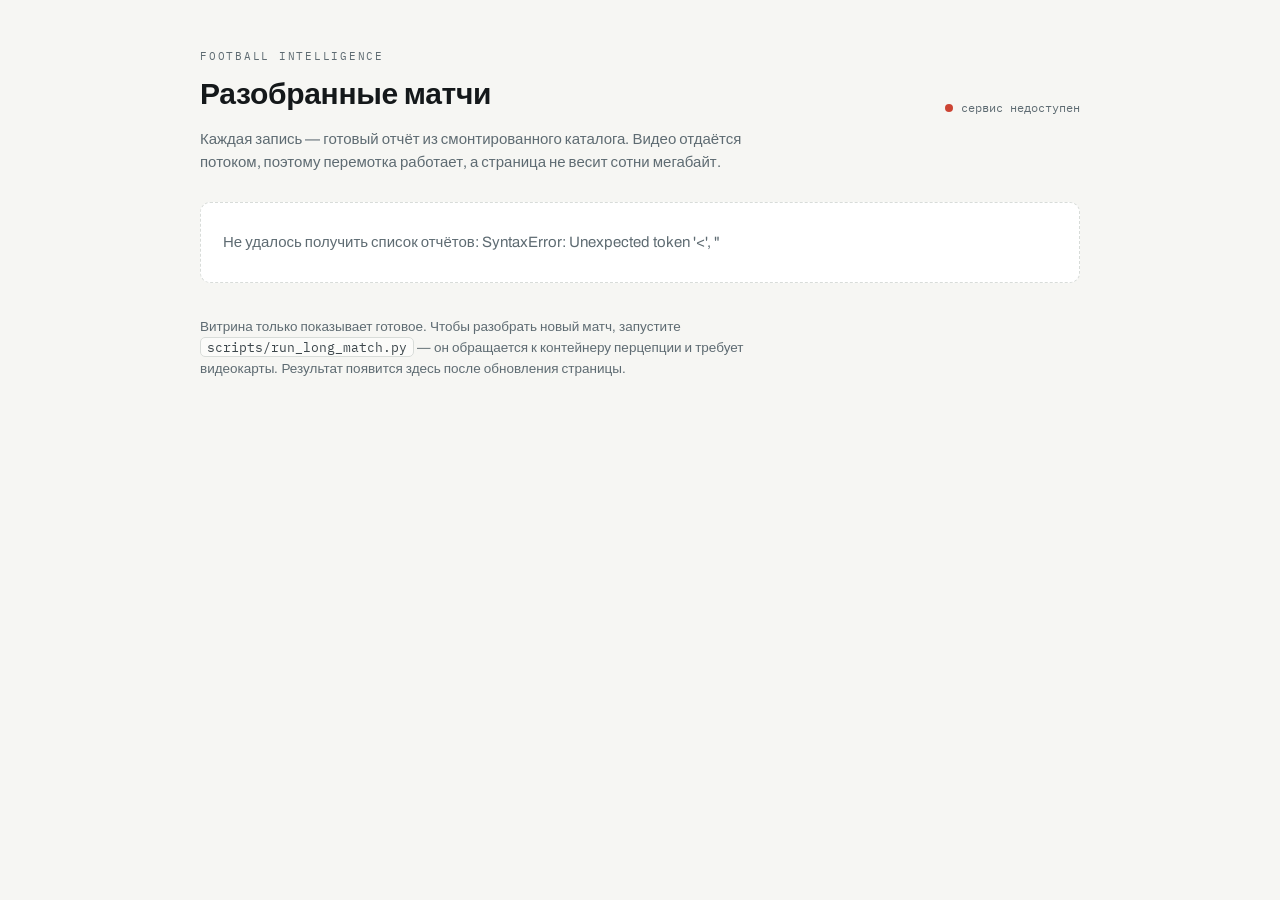
==== src/football_intelligence/viewer/index.html @ 2b3c47bf "Serve the match viewer from the container The viewer existed only as a file built by build_match_vie" ====
<!doctype html>
<html lang="ru">
<head>
<meta charset="utf-8">
<meta name="viewport" content="width=device-width,initial-scale=1">
<title>Разобранные матчи</title>
<link rel="preconnect" href="https://fonts.googleapis.com">
<link rel="preconnect" href="https://fonts.gstatic.com" crossorigin>
<link rel="stylesheet" href="https://fonts.googleapis.com/css2?family=Archivo:wght@400;500;600;700&family=IBM+Plex+Mono:wght@400;500&display=swap">
<style>
  :root {
    --ground: #0e1113;
    --panel: #171b1e;
    --panel-raised: #1e2427;
    --line: #2a3238;
    --ink: #e8edef;
    --ink-dim: #b3c0c6;
    --muted: #8a9aa3;
    --accent: #f2c14e;
    --accent-ink: #131313;
    --ok: #6cc08b;
    --bad: #e86a5c;
    --shadow: 0 1px 0 rgba(255,255,255,.03), 0 12px 32px rgba(0,0,0,.45);
    --radius: 10px;
    color-scheme: dark;
  }
  @media (prefers-color-scheme: light) {
    :root:not([data-theme="dark"]) {
      --ground: #f6f6f3; --panel: #ffffff; --panel-raised: #fbfbf9;
      --line: #d8dcd9; --ink: #14181a; --ink-dim: #3c464b; --muted: #5e6b72;
      --accent: #a86e00; --accent-ink: #ffffff; --ok: #2f7d52; --bad: #cc4433;
      --shadow: 0 1px 2px rgba(20,24,26,.05), 0 10px 28px rgba(20,24,26,.08);
      color-scheme: light;
    }
  }
  :root[data-theme="light"] {
    --ground: #f6f6f3; --panel: #ffffff; --panel-raised: #fbfbf9;
    --line: #d8dcd9; --ink: #14181a; --ink-dim: #3c464b; --muted: #5e6b72;
    --accent: #a86e00; --accent-ink: #ffffff; --ok: #2f7d52; --bad: #cc4433;
    --shadow: 0 1px 2px rgba(20,24,26,.05), 0 10px 28px rgba(20,24,26,.08);
    color-scheme: light;
  }

  * { box-sizing: border-box; }
  body {
    margin: 0; background: var(--ground); color: var(--ink);
    font-family: Archivo, -apple-system, "Segoe UI", sans-serif;
    font-size: 15px; line-height: 1.55; -webkit-font-smoothing: antialiased;
  }
  .wrap { max-width: 920px; margin: 0 auto; padding: 48px 20px 88px; }
  header { display: flex; flex-wrap: wrap; gap: 16px; align-items: flex-end;
           justify-content: space-between; margin-bottom: 8px; }
  .eyebrow { font-family: "IBM Plex Mono", monospace; font-size: 11px;
             letter-spacing: .16em; text-transform: uppercase; color: var(--muted); }
  h1 { margin: 6px 0 0; font-size: 30px; font-weight: 700; letter-spacing: -.01em; }
  .sub { color: var(--muted); margin: 10px 0 28px; max-width: 62ch; }

  .health { font-family: "IBM Plex Mono", monospace; font-size: 12px; color: var(--muted);
            display: flex; align-items: center; gap: 8px; }
  .pip { width: 8px; height: 8px; border-radius: 50%; background: var(--muted); }
  .pip.ok { background: var(--ok); }
  .pip.bad { background: var(--bad); }

  .list { display: flex; flex-direction: column; gap: 10px; }
  .match {
    display: grid; grid-template-columns: 1fr auto; gap: 6px 20px; align-items: center;
    background: var(--panel); border: 1px solid var(--line); border-radius: var(--radius);
    padding: 16px 18px; box-shadow: var(--shadow);
    color: inherit; text-decoration: none;
  }
  .match:hover, .match:focus-visible { border-color: var(--accent); outline: none; }
  .match .name { font-size: 17px; font-weight: 600; }
  .match .id { font-family: "IBM Plex Mono", monospace; font-size: 12px; color: var(--muted); }
  .facts { grid-column: 1 / -1; display: flex; flex-wrap: wrap; gap: 6px 18px;
           font-family: "IBM Plex Mono", monospace; font-size: 12px; color: var(--ink-dim); }
  .facts span b { color: var(--muted); font-weight: 400; }
  .go { font-family: "IBM Plex Mono", monospace; font-size: 12px; color: var(--accent);
        white-space: nowrap; }
  .novideo { color: var(--muted); }

  .empty {
    border: 1px dashed var(--line); border-radius: var(--radius);
    padding: 28px 22px; color: var(--muted); background: var(--panel);
  }
  .empty code, .hint code {
    font-family: "IBM Plex Mono", monospace; font-size: 12.5px;
    background: var(--panel-raised); border: 1px solid var(--line);
    border-radius: 5px; padding: 1px 6px; color: var(--ink-dim);
  }
  .empty pre {
    margin: 14px 0 0; padding: 14px 16px; overflow-x: auto;
    background: var(--panel-raised); border: 1px solid var(--line); border-radius: 8px;
    font-family: "IBM Plex Mono", monospace; font-size: 12.5px; color: var(--ink-dim);
  }
  .hint { margin-top: 34px; color: var(--muted); font-size: 13.5px; max-width: 68ch; }
  a { color: var(--accent); }
</style>
</head>
<body>
<div class="wrap">
  <header>
    <div>
      <div class="eyebrow">Football Intelligence</div>
      <h1>Разобранные матчи</h1>
    </div>
    <div class="health" id="health"><span class="pip"></span><span id="healthText">проверка…</span></div>
  </header>
  <p class="sub">Каждая запись — готовый отчёт из смонтированного каталога. Видео отдаётся потоком,
    поэтому перемотка работает, а страница не весит сотни мегабайт.</p>

  <div class="list" id="list"></div>

  <p class="hint">Витрина только показывает готовое. Чтобы разобрать новый матч, запустите
    <code>scripts/run_long_match.py</code> — он обращается к контейнеру перцепции и требует видеокарты.
    Результат появится здесь после обновления страницы.</p>
</div>

<script>
const list = document.getElementById('list');
const pip = document.querySelector('#health .pip');
const healthText = document.getElementById('healthText');

const plural = (n, one, few, many) => {
  const a = Math.abs(n) % 100, b = a % 10;
  if (a > 10 && a < 20) return many;
  if (b > 1 && b < 5) return few;
  return b === 1 ? one : many;
};

fetch('/api/v1/health').then(r => r.json()).then(h => {
  pip.classList.add('ok');
  healthText.textContent = 'сервис ' + (h.version || 'ok');
}).catch(() => {
  pip.classList.add('bad');
  healthText.textContent = 'сервис недоступен';
});

fetch('/api/v1/reports').then(r => r.json()).then(reports => {
  if (!reports.length) {
    list.innerHTML = `<div class="empty">
      <b>Отчётов пока нет.</b> Каталог с результатами монтируется в контейнер как <code>/reports</code>.
      Внутри ожидается по папке на матч, а в ней — <code>match_report.json</code> и клип
      <code>clip_web.mp4</code> рядом.
      <pre>runs/
  qatar_final/
    match_report.json
    clip_web.mp4</pre>
    </div>`;
    return;
  }
  for (const item of reports) {
    const card = document.createElement('a');
    card.className = 'match';
    card.href = '/matches/' + encodeURIComponent(item.id);
    const share = item.frames ? Math.round(100 * item.covered / item.frames) : 0;
    card.innerHTML = `
      <div>
        <div class="name"></div>
        <div class="id"></div>
      </div>
      <div class="go">открыть →</div>
      <div class="facts">
        <span><b>игроков</b> ${item.players}</span>
        <span><b>кадров с состоянием</b> ${item.covered} из ${item.frames} (${share}%)</span>
        <span class="${item.has_video ? '' : 'novideo'}">${item.has_video
          ? '<b>видео</b> есть'
          : 'без видео — только телеметрия'}</span>
      </div>`;
    card.querySelector('.name').textContent = item.title;
    card.querySelector('.id').textContent = item.id;
    list.append(card);
  }
  const n = reports.length;
  healthText.textContent += ' · ' + n + ' ' + plural(n, 'матч', 'матча', 'матчей');
}).catch(err => {
  list.innerHTML = '<div class="empty">Не удалось получить список отчётов: ' + err + '</div>';
});
</script>
</body>
</html>
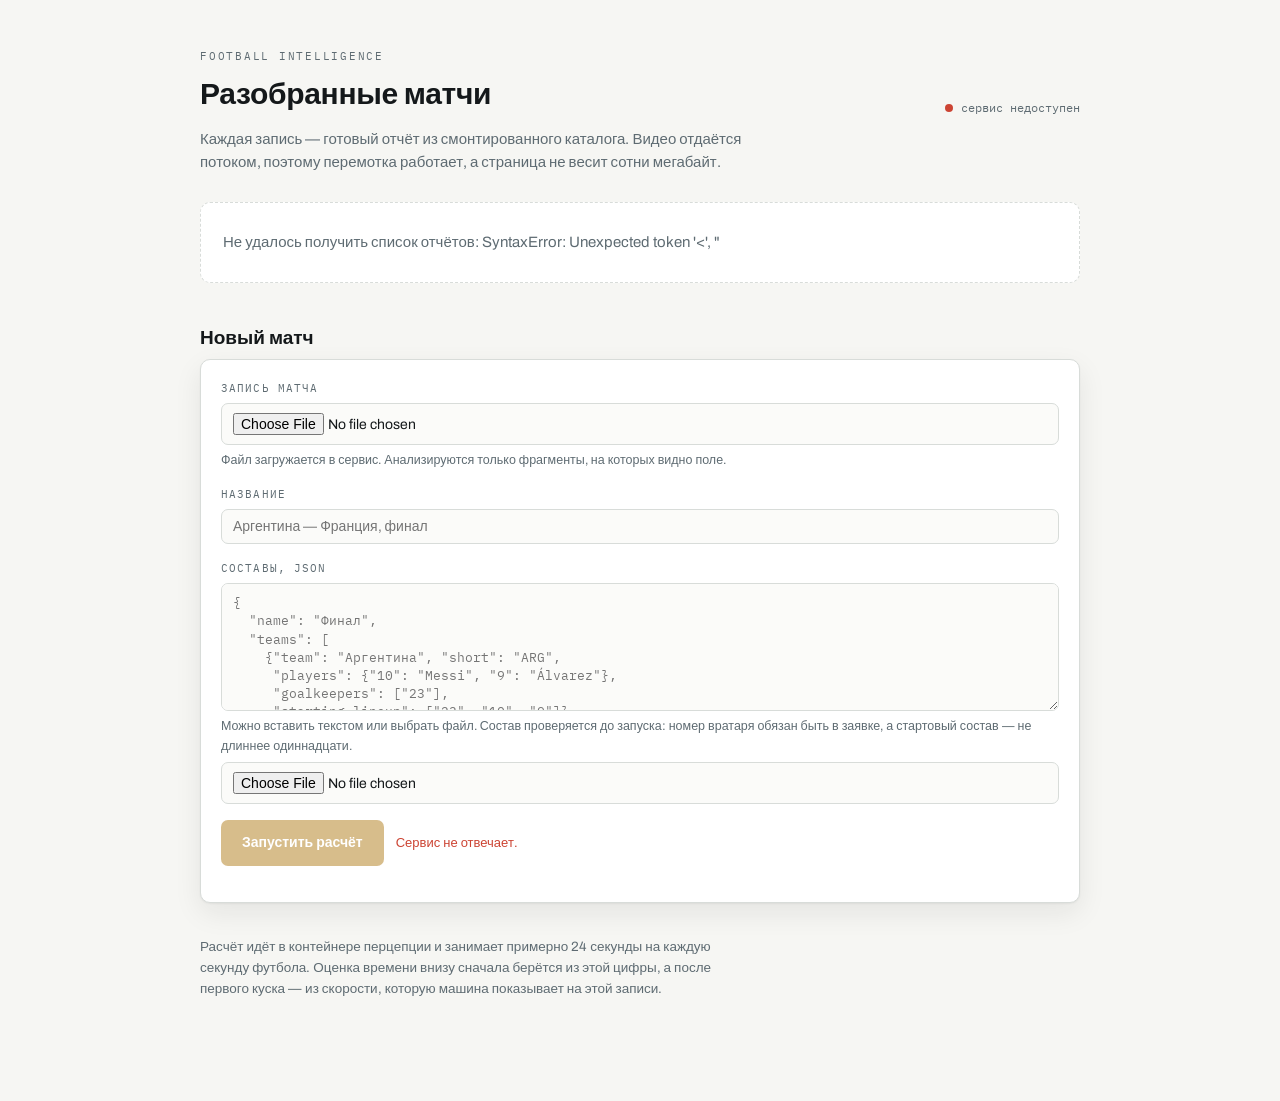
==== commit 379ceb5e: "Start a match from the browser, with an estimate that means something The new-match tab generated a " ====
--- a/src/football_intelligence/viewer/index.html
+++ b/src/football_intelligence/viewer/index.html
@@ -94,6 +94,53 @@
   }
   .hint { margin-top: 34px; color: var(--muted); font-size: 13.5px; max-width: 68ch; }
   a { color: var(--accent); }
+
+  /* --- новый расчёт --- */
+  h2 { font-size: 19px; font-weight: 600; margin: 40px 0 6px; }
+  .panel {
+    background: var(--panel); border: 1px solid var(--line); border-radius: var(--radius);
+    padding: 20px; box-shadow: var(--shadow); display: flex; flex-direction: column; gap: 16px;
+  }
+  .field { display: flex; flex-direction: column; gap: 6px; }
+  .field > span { font-family: "IBM Plex Mono", monospace; font-size: 11px;
+    letter-spacing: .1em; text-transform: uppercase; color: var(--muted); }
+  .field small { color: var(--muted); font-size: 12.5px; }
+  input[type=text], textarea, input[type=file] {
+    width: 100%; background: var(--panel-raised); color: var(--ink);
+    border: 1px solid var(--line); border-radius: 7px; padding: 9px 11px;
+    font-family: inherit; font-size: 14px;
+  }
+  textarea { font-family: "IBM Plex Mono", monospace; font-size: 12.5px; resize: vertical;
+    min-height: 128px; line-height: 1.45; }
+  input:focus, textarea:focus { outline: 2px solid var(--accent); outline-offset: -1px; }
+  .row { display: flex; flex-wrap: wrap; gap: 12px; align-items: center; }
+  button.go, button.stop {
+    font: inherit; font-weight: 600; font-size: 14px; padding: 11px 20px;
+    border-radius: 7px; border: 1px solid transparent; cursor: pointer;
+    background: var(--accent); color: var(--accent-ink);
+  }
+  button.stop { background: transparent; color: var(--muted); border-color: var(--line); }
+  button.go[disabled] { opacity: .45; cursor: not-allowed; }
+  .status { font-size: 13px; color: var(--muted); }
+  .status.bad { color: var(--bad); }
+  .status.good { color: var(--ok); }
+
+  .run { display: flex; flex-direction: column; gap: 9px;
+    border-top: 1px solid var(--line); padding-top: 16px; }
+  .run .top { display: flex; flex-wrap: wrap; gap: 6px 14px;
+    align-items: baseline; justify-content: space-between; }
+  .run .name { font-weight: 600; }
+  .run .eta { font-family: "IBM Plex Mono", monospace; font-size: 13px; color: var(--accent); }
+  .track { height: 10px; border-radius: 3px; background: var(--panel-raised);
+    border: 1px solid var(--line); overflow: hidden; }
+  .track i { display: block; height: 100%; background: var(--accent);
+    transition: width .4s ease; }
+  .run .meta { display: flex; flex-wrap: wrap; gap: 4px 16px;
+    font-family: "IBM Plex Mono", monospace; font-size: 12px; color: var(--muted); }
+  .run.done .track i { background: var(--ok); }
+  .run.error .track i, .run.canceled .track i { background: var(--bad); }
+  .run.done .eta { color: var(--ok); }
+  .run.error .eta, .run.canceled .eta { color: var(--bad); }
 </style>
 </head>
 <body>
@@ -110,9 +157,46 @@
 
   <div class="list" id="list"></div>
 
-  <p class="hint">Витрина только показывает готовое. Чтобы разобрать новый матч, запустите
-    <code>scripts/run_long_match.py</code> — он обращается к контейнеру перцепции и требует видеокарты.
-    Результат появится здесь после обновления страницы.</p>
+  <h2>Новый матч</h2>
+  <div class="panel">
+    <label class="field">
+      <span>Запись матча</span>
+      <input type="file" id="video" accept="video/*">
+      <small>Файл загружается в сервис. Анализируются только фрагменты, на которых видно поле.</small>
+    </label>
+
+    <label class="field">
+      <span>Название</span>
+      <input type="text" id="title" placeholder="Аргентина — Франция, финал">
+    </label>
+
+    <label class="field">
+      <span>Составы, JSON</span>
+      <textarea id="roster" spellcheck="false" placeholder='{
+  "name": "Финал",
+  "teams": [
+    {"team": "Аргентина", "short": "ARG",
+     "players": {"10": "Messi", "9": "Álvarez"},
+     "goalkeepers": ["23"],
+     "starting_lineup": ["23", "10", "9"]}
+  ]
+}'></textarea>
+      <small>Можно вставить текстом или выбрать файл. Состав проверяется до запуска: номер
+        вратаря обязан быть в заявке, а стартовый состав — не длиннее одиннадцати.</small>
+      <input type="file" id="rosterFile" accept="application/json,.json">
+    </label>
+
+    <div class="row">
+      <button type="button" class="go" id="start" disabled>Запустить расчёт</button>
+      <span class="status" id="formStatus">Проверяю контейнер перцепции…</span>
+    </div>
+
+    <div id="runs"></div>
+  </div>
+
+  <p class="hint">Расчёт идёт в контейнере перцепции и занимает примерно 24 секунды на каждую
+    секунду футбола. Оценка времени внизу сначала берётся из этой цифры, а после первого куска —
+    из скорости, которую машина показывает на этой записи.</p>
 </div>
 
 <script>
@@ -175,6 +259,147 @@
 }).catch(err => {
   list.innerHTML = '<div class="empty">Не удалось получить список отчётов: ' + err + '</div>';
 });
+
+/* ----------------------------------------------------------- новый расчёт */
+const videoInput = document.getElementById('video');
+const titleInput = document.getElementById('title');
+const rosterInput = document.getElementById('roster');
+const rosterFile = document.getElementById('rosterFile');
+const startButton = document.getElementById('start');
+const formStatus = document.getElementById('formStatus');
+const runsHolder = document.getElementById('runs');
+
+const say = (text, kind) => {
+  formStatus.textContent = text;
+  formStatus.className = 'status' + (kind ? ' ' + kind : '');
+};
+
+const humanTime = (seconds) => {
+  if (seconds == null) return '—';
+  if (seconds < 90) return Math.round(seconds) + ' с';
+  const minutes = seconds / 60;
+  if (minutes < 90) return Math.round(minutes) + ' мин';
+  const hours = Math.floor(minutes / 60);
+  return hours + ' ч ' + Math.round(minutes - hours * 60) + ' мин';
+};
+
+let backendReady = false;
+fetch('/api/v1/analysis/backend').then(r => r.json()).then(info => {
+  backendReady = info.reachable && info.reports_writable;
+  if (!info.reachable) {
+    say('Контейнер перцепции недоступен по адресу ' + info.core_url +
+        ' — запустите его, чтобы считать новые матчи.', 'bad');
+  } else if (!info.reports_writable) {
+    say('Каталог отчётов смонтирован только для чтения — расчёт не сможет записать результат.', 'bad');
+  } else {
+    say('Готов к расчёту.', 'good');
+  }
+  startButton.disabled = !backendReady;
+}).catch(() => {
+  say('Сервис не отвечает.', 'bad');
+});
+
+rosterFile.addEventListener('change', async () => {
+  const file = rosterFile.files[0];
+  if (!file) return;
+  rosterInput.value = await file.text();
+  say('Состав загружен из файла.', 'good');
+});
+
+function readRoster() {
+  const text = rosterInput.value.trim();
+  if (!text) return null;
+  try {
+    return JSON.parse(text);
+  } catch (err) {
+    throw new Error('состав — не JSON: ' + err.message);
+  }
+}
+
+startButton.addEventListener('click', async () => {
+  const file = videoInput.files[0];
+  if (!file) { say('Сначала выберите запись матча.', 'bad'); return; }
+  let roster = null;
+  try { roster = readRoster(); } catch (err) { say(err.message, 'bad'); return; }
+
+  startButton.disabled = true;
+  try {
+    say('Загружаю запись (' + (file.size / 1e6).toFixed(0) + ' МБ)…');
+    const form = new FormData();
+    form.append('file', file);
+    const uploaded = await fetch('/api/v1/uploads', { method: 'POST', body: form });
+    if (!uploaded.ok) throw new Error(await uploaded.text());
+    const info = await uploaded.json();
+
+    say('Запускаю расчёт…');
+    const response = await fetch('/api/v1/analyses', {
+      method: 'POST',
+      headers: { 'Content-Type': 'application/json' },
+      body: JSON.stringify({
+        video: info.path,
+        title: titleInput.value.trim() || file.name,
+        roster,
+      }),
+    });
+    const payload = await response.json();
+    if (!response.ok) {
+      throw new Error(payload.detail ? JSON.stringify(payload.detail) : 'не удалось запустить');
+    }
+    say('Расчёт идёт. Страницу можно закрыть — он не остановится.', 'good');
+    pollRuns();
+  } catch (err) {
+    say(String(err.message || err), 'bad');
+  } finally {
+    startButton.disabled = !backendReady;
+  }
+});
+
+function paintRun(run) {
+  const node = document.createElement('div');
+  node.className = 'run ' + run.stage;
+  const percent = Math.round(run.fraction * 100);
+  const meta = [];
+  if (run.duration_s) {
+    meta.push('футбола ' + Math.round(run.playable_s) + ' с из ' + Math.round(run.duration_s) + ' с');
+  }
+  if (run.chunks_total) meta.push('кусок ' + run.chunks_done + '/' + run.chunks_total);
+  meta.push('идёт ' + humanTime(run.elapsed_s));
+  if (run.rate_measured) meta.push(run.rate.toFixed(1) + '× реального времени');
+  const done = run.stage === 'done';
+  node.innerHTML =
+    '<div class="top">' +
+      '<span class="name"></span>' +
+      '<span class="eta"></span>' +
+    '</div>' +
+    '<div class="track"><i style="width:' + percent + '%"></i></div>' +
+    '<div class="meta"></div>';
+  node.querySelector('.name').textContent = run.title + ' — ' + run.stage_title;
+  node.querySelector('.eta').textContent = done
+    ? 'готово за ' + humanTime(run.elapsed_s)
+    : (run.stage === 'error' || run.stage === 'canceled'
+        ? run.stage_title
+        : 'осталось ~' + humanTime(run.eta_s));
+  node.querySelector('.meta').textContent = meta.join(' · ') +
+    (run.message ? ' · ' + run.message : '');
+  if (done) {
+    const link = document.createElement('a');
+    link.href = '/matches/' + run.id;
+    link.textContent = 'открыть матч →';
+    node.appendChild(link);
+  }
+  return node;
+}
+
+let pollTimer = null;
+async function pollRuns() {
+  const runs = await fetch('/api/v1/analyses').then(r => r.json()).catch(() => []);
+  runsHolder.innerHTML = '';
+  runs.forEach(run => runsHolder.appendChild(paintRun(run)));
+  const active = runs.some(r => !['done', 'error', 'canceled'].includes(r.stage));
+  clearTimeout(pollTimer);
+  pollTimer = setTimeout(pollRuns, active ? 2000 : 15000);
+}
+pollRuns();
 </script>
 </body>
 </html>
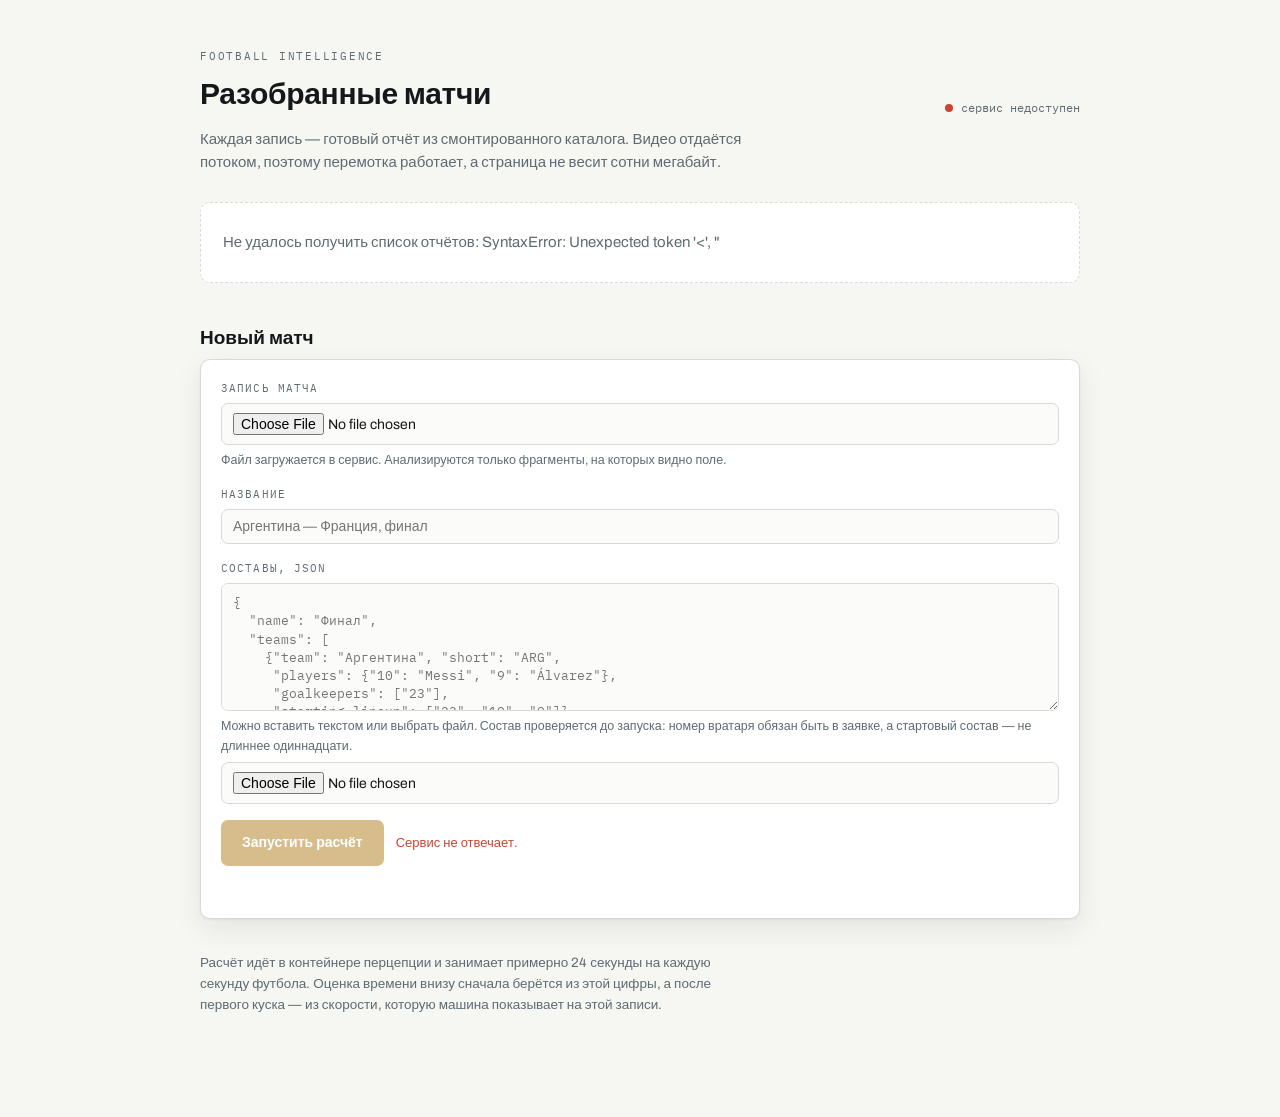
==== commit 7c485be9: "Survive an interrupted run instead of starting the day again A full match is hours of unbroken all-c" ====
--- a/src/football_intelligence/viewer/index.html
+++ b/src/football_intelligence/viewer/index.html
@@ -191,6 +191,7 @@
       <span class="status" id="formStatus">Проверяю контейнер перцепции…</span>
     </div>
 
+    <div id="interrupted"></div>
     <div id="runs"></div>
   </div>
 
@@ -390,15 +391,52 @@
   return node;
 }
 
+const interruptedHolder = document.getElementById('interrupted');
+
+async function paintInterrupted() {
+  const rows = await fetch('/api/v1/analyses/interrupted').then(r => r.json()).catch(() => []);
+  interruptedHolder.innerHTML = '';
+  for (const row of rows) {
+    const node = document.createElement('div');
+    node.className = 'run';
+    const share = row.chunks_total ? Math.round(100 * row.chunks_done / row.chunks_total) : 0;
+    node.innerHTML =
+      '<div class="top"><span class="name"></span>' +
+      '<button type="button" class="stop">продолжить</button></div>' +
+      '<div class="track"><i style="width:' + share + '%"></i></div>' +
+      '<div class="meta"></div>';
+    node.querySelector('.name').textContent = row.title + ' — расчёт прерван';
+    node.querySelector('.meta').textContent =
+      'посчитано ' + row.chunks_done + ' кусков из ' + row.chunks_total +
+      ' · они не будут пересчитываться';
+    node.querySelector('button').addEventListener('click', async (event) => {
+      event.target.disabled = true;
+      const response = await fetch('/api/v1/analyses/' + row.id + '/resume', { method: 'POST' });
+      if (!response.ok) {
+        const payload = await response.json().catch(() => ({}));
+        say(payload.detail || 'не удалось продолжить', 'bad');
+        event.target.disabled = false;
+        return;
+      }
+      say('Продолжаю с того места, где остановился.', 'good');
+      paintInterrupted();
+      pollRuns();
+    });
+    interruptedHolder.appendChild(node);
+  }
+}
+
 let pollTimer = null;
 async function pollRuns() {
   const runs = await fetch('/api/v1/analyses').then(r => r.json()).catch(() => []);
   runsHolder.innerHTML = '';
   runs.forEach(run => runsHolder.appendChild(paintRun(run)));
   const active = runs.some(r => !['done', 'error', 'canceled'].includes(r.stage));
+  if (!active) paintInterrupted();
   clearTimeout(pollTimer);
   pollTimer = setTimeout(pollRuns, active ? 2000 : 15000);
 }
+paintInterrupted();
 pollRuns();
 </script>
 </body>
